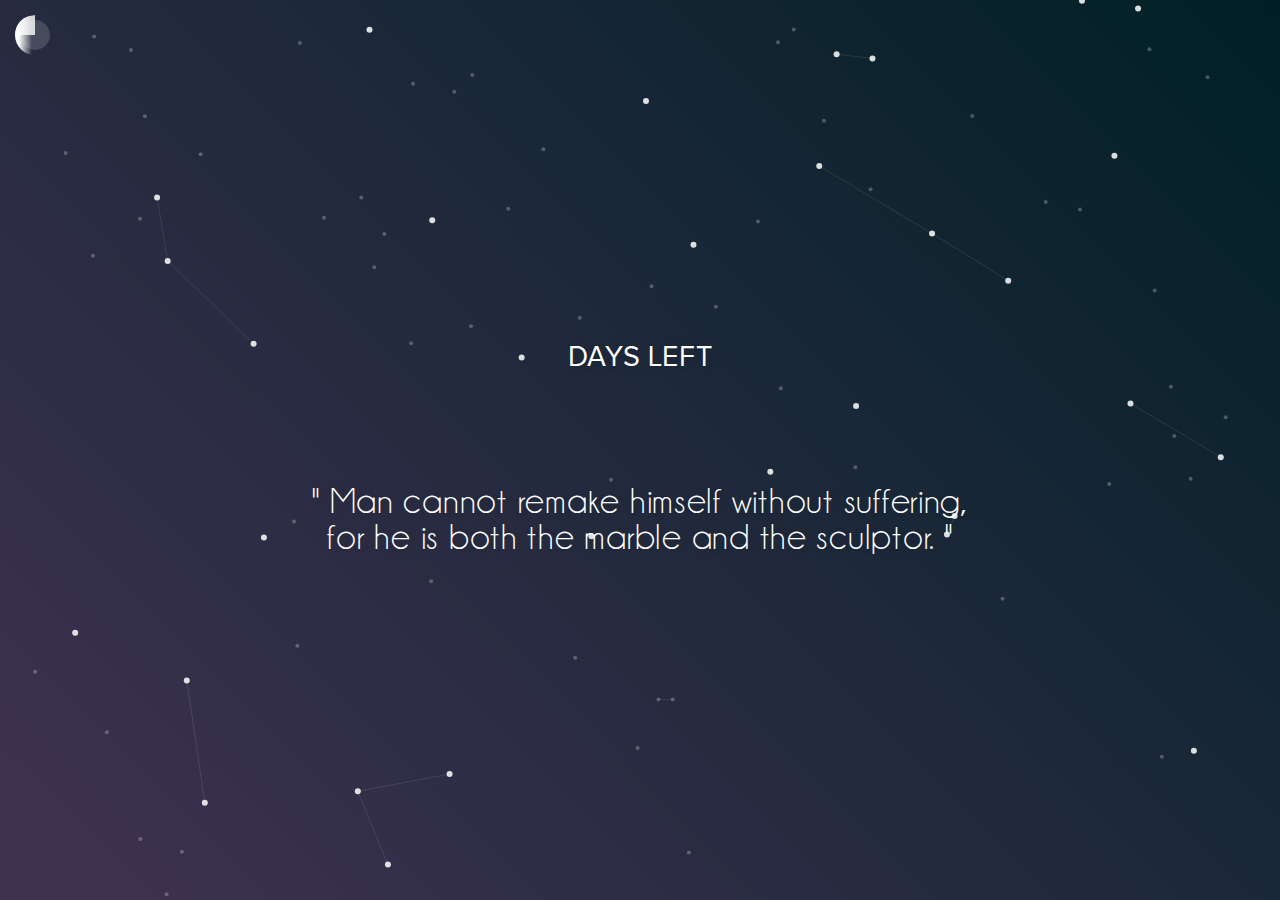
==== ipad/index.html @ e3b0410b "Test commit" ====
<html>
  <head>
    <title>The Countdown</title>
    <link rel="stylesheet" type="text/css" href="/reset.css">
    <link rel="stylesheet" type="text/css" href="/styles.css">

    <script src="/jquery-1.11.1.min.js"></script>
    <script src="/jquery.particleground.min.js"></script>
    <script src="/scripts.js"></script>
  </head>

  <body>
    <div id="particles-primary"></div>
    <div id="particles-secondary"></div>

    <div id="menu-button"></div>
    <div id="menu">
      <span id="all" class="menu-item">ALL</span>
      <span id="days" class="menu-item menu-item-selected">DAYS</span>
      <span id="hours" class="menu-item">HOURS</span>
      <span id="minutes" class="menu-item">MINUTES</span>
      <span id="seconds" class="menu-item">SECONDS</span>
    </div>

    <div id="main">
      <h1 id="value"></h1>
      <h2 id="unit"></h2>
      <p id="quote">" Man cannot remake himself without suffering,<br>
        for he is both the marble and the sculptor. "</p>
    </div>
  </body>
</html>
---- styles.css ----
@font-face {
  font-family: ob;
  src: url("ob.ttf") format("opentype");
}

@font-face {
  font-family: pnsb;
  src: url("pnsb.otf") format("opentype");
}

@font-face {
  font-family: pnr;
  src: url("pnr.otf") format("opentype");
}

@font-face {
  font-family: cl;
  src: url("cl.ttf") format("opentype");
}

html, body {
  width: 100%;
  height: 100%;
  color: rgba(255, 255, 255, 1.0);
}

body {
  /*background: #0090FF;*/
  background: #2c2d44;
  background-image: -moz-linear-gradient(45deg, #3f3251 2%, #002025 100%);
  background-image: -webkit-linear-gradient(45deg, #3f3251 2%, #002025 100%);
  background-image: linear-gradient(45deg, #3f3251 2%, #002025 100%);
}


#particles-primary {
  width: 100%;
  height: 100%;
  position: absolute;
}

#particles-secondary {
  width: 100%;
  height: 100%;
  position: absolute;
}

#main {
  display: flex;
  width: 100%;
  height: 100%;
  text-align: center;

  align-items: center;
  justify-content: center;
  flex-direction: column;
  
  text-shadow: 2px 2px 9px rgba(0, 0, 0, 0.12);
}

#value {
  font-family: ob;
}

.value-normal {
  font-size: 13em;
}

.value-expanded {
  font-size: 9em;
}

#unit {
  letter-spacing: 0.02em;
  font-size: 1.8em;
  font-family: pnr;
}

#quote {
  width: 100%;
  margin-top: 110px;
  margin-left: auto;
  margin-right: auto;
  font-size: 2.3em;
  font-family: cl;
  letter-spacing: 0.02em;
}

#menu-button {
  width: 40px;
  height: 40px;
  cursor: pointer;
  z-index: 10;
  position: absolute;
  overflow: hidden;
  font-size: 10px;
  text-indent: -9999em;
  margin-top: 15px;
  margin-left: 15px;
  border-radius: 50%;
  background: #FFF;
  background: -webkit-linear-gradient(left, #FFF 10%, rgba(255, 255, 255, 0) 42%);
  background: linear-gradient(to right, #FFF 10%, rgba(255, 255, 255, 0) 42%);
  -webkit-animation: load3 1.4s infinite linear;
          animation: load3 1.4s infinite linear;
  -webkit-transform: translateZ(0);
          transform: translateZ(0);
}

#menu-button:before {
  cursor: pointer;
  z-index: 10;
  width: 50%;
  height: 50%;
  background: rgba(255, 255, 255, 0.8);
  border-radius: 100% 0 0 0;
  position: absolute;
  top: 0;
  left: 0;
  content: '';
}

#menu-button:after {
  cursor: pointer;
  z-index: 10;
  background: rgba(255, 255, 255, 0.3);
  width: 75%;
  height: 75%;
  border-radius: 50%;
  content: '';
  margin: auto;
  position: absolute;
  top: 0;
  left: 0;
  bottom: 0;
  right: 0;
  opacity: 0.5;
}

@-webkit-keyframes load3 {
  0% {
    -webkit-transform: rotate(0deg);
            transform: rotate(0deg);
  }
  100% {
    -webkit-transform: rotate(360deg);
            transform: rotate(360deg);
  }
}
@keyframes load3 {
  0% {
    -webkit-transform: rotate(0deg);
            transform: rotate(0deg);
  }
  100% {
    -webkit-transform: rotate(360deg);
            transform: rotate(360deg);
  }
}

#menu {
  border-radius: 6px;
  margin-top: 70px;
  margin-left: 20px;
  position: absolute;
  height: 135px;
  background-color: rgba(255, 255, 255, 0.3);
  width: 103px;
  font-family: pnr;
  display: flex;
  align-items: center;
  justify-content: center;
  flex-direction: column;
  display: none;
  padding-top: 4px;
  z-index: 20;
}

.menu-item {
  display: block;
  text-align: center;
  padding-top: 5px;
  width: 100%;
  height: 25px;
  cursor: pointer;
  z-index: 20;
}

.menu-item:hover {
  background-color: rgba(255, 255, 255, 0.5);
}

.menu-item-selected {
  background-color: rgba(255, 255, 255, 0.5);
}
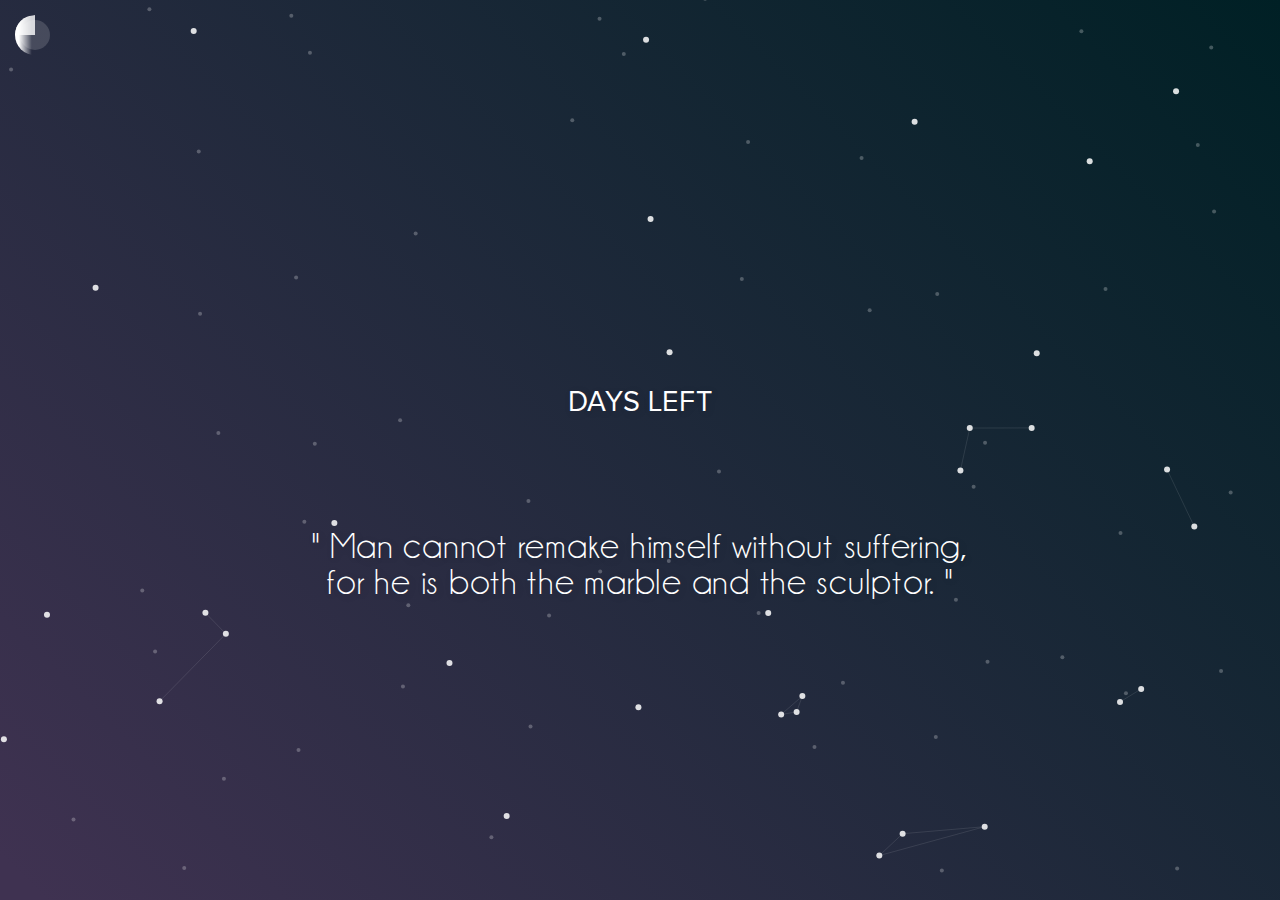
==== commit a4c68898: "Update test index.html" ====
--- a/ipad/index.html
+++ b/ipad/index.html
@@ -2,7 +2,7 @@
   <head>
     <title>The Countdown</title>
     <link rel="stylesheet" type="text/css" href="/reset.css">
-    <link rel="stylesheet" type="text/css" href="/styles.css">
+    <link rel="stylesheet" type="text/css" href="/ipad/styles.css">
 
     <script src="/jquery-1.11.1.min.js"></script>
     <script src="/jquery.particleground.min.js"></script>
--- a/ipad/styles.css
+++ b/ipad/styles.css
@@ -0,0 +1,198 @@
+@font-face {
+  font-family: ob;
+  src: url("/ob.ttf") format("opentype");
+}
+
+@font-face {
+  font-family: pnsb;
+  src: url("/pnsb.otf") format("opentype");
+}
+
+@font-face {
+  font-family: pnr;
+  src: url("/pnr.otf") format("opentype");
+}
+
+@font-face {
+  font-family: cl;
+  src: url("/cl.ttf") format("opentype");
+}
+
+html, body {
+  width: 100%;
+  height: 100%;
+  color: rgba(255, 255, 255, 1.0);
+}
+
+body {
+  /*background: #0090FF;*/
+  background: #2c2d44;
+  background-image: -moz-linear-gradient(45deg, #3f3251 2%, #002025 100%);
+  background-image: -webkit-linear-gradient(45deg, #3f3251 2%, #002025 100%);
+  background-image: linear-gradient(45deg, #3f3251 2%, #002025 100%);
+}
+
+
+#particles-primary {
+  width: 100%;
+  height: 100%;
+  position: absolute;
+}
+
+#particles-secondary {
+  width: 100%;
+  height: 100%;
+  position: absolute;
+}
+
+#main {
+  display: flex;
+  width: 100%;
+  height: 100%;
+  text-align: center;
+
+  align-items: center;
+  justify-content: center;
+  flex-direction: column;
+  
+  text-shadow: 2px 2px 9px rgba(0, 0, 0, 0.12);
+}
+
+#value {
+  font-family: ob;
+  
+  margin-top: 90px;
+}
+
+.value-normal {
+  font-size: 13em;
+}
+
+.value-expanded {
+  font-size: 9em;
+}
+
+#unit {
+  letter-spacing: 0.02em;
+  font-size: 1.8em;
+  font-family: pnr;
+}
+
+#quote {
+  width: 100%;
+  margin-top: 110px;
+  margin-left: auto;
+  margin-right: auto;
+  font-size: 2.3em;
+  font-family: cl;
+  letter-spacing: 0.02em;
+}
+
+#menu-button {
+  width: 40px;
+  height: 40px;
+  cursor: pointer;
+  z-index: 10;
+  position: absolute;
+  overflow: hidden;
+  font-size: 10px;
+  text-indent: -9999em;
+  margin-top: 15px;
+  margin-left: 15px;
+  border-radius: 50%;
+  background: #FFF;
+  background: -webkit-linear-gradient(left, #FFF 10%, rgba(255, 255, 255, 0) 42%);
+  background: linear-gradient(to right, #FFF 10%, rgba(255, 255, 255, 0) 42%);
+  -webkit-animation: load3 1.4s infinite linear;
+          animation: load3 1.4s infinite linear;
+  -webkit-transform: translateZ(0);
+          transform: translateZ(0);
+  visibility: invisible;
+}
+
+#menu-button:before {
+  cursor: pointer;
+  z-index: 10;
+  width: 50%;
+  height: 50%;
+  background: rgba(255, 255, 255, 0.8);
+  border-radius: 100% 0 0 0;
+  position: absolute;
+  top: 0;
+  left: 0;
+  content: '';
+}
+
+#menu-button:after {
+  cursor: pointer;
+  z-index: 10;
+  background: rgba(255, 255, 255, 0.3);
+  width: 75%;
+  height: 75%;
+  border-radius: 50%;
+  content: '';
+  margin: auto;
+  position: absolute;
+  top: 0;
+  left: 0;
+  bottom: 0;
+  right: 0;
+  opacity: 0.5;
+}
+
+@-webkit-keyframes load3 {
+  0% {
+    -webkit-transform: rotate(0deg);
+            transform: rotate(0deg);
+  }
+  100% {
+    -webkit-transform: rotate(360deg);
+            transform: rotate(360deg);
+  }
+}
+@keyframes load3 {
+  0% {
+    -webkit-transform: rotate(0deg);
+            transform: rotate(0deg);
+  }
+  100% {
+    -webkit-transform: rotate(360deg);
+            transform: rotate(360deg);
+  }
+}
+
+#menu {
+  border-radius: 6px;
+  margin-top: 70px;
+  margin-left: 20px;
+  position: absolute;
+  height: 135px;
+  background-color: rgba(255, 255, 255, 0.3);
+  width: 103px;
+  font-family: pnr;
+  display: flex;
+  align-items: center;
+  justify-content: center;
+  flex-direction: column;
+  display: none;
+  padding-top: 4px;
+  z-index: 20;
+}
+
+.menu-item {
+  display: block;
+  text-align: center;
+  padding-top: 5px;
+  width: 100%;
+  height: 25px;
+  cursor: pointer;
+  z-index: 20;
+}
+
+.menu-item:hover {
+  background-color: rgba(255, 255, 255, 0.5);
+}
+
+.menu-item-selected {
+  background-color: rgba(255, 255, 255, 0.5);
+}
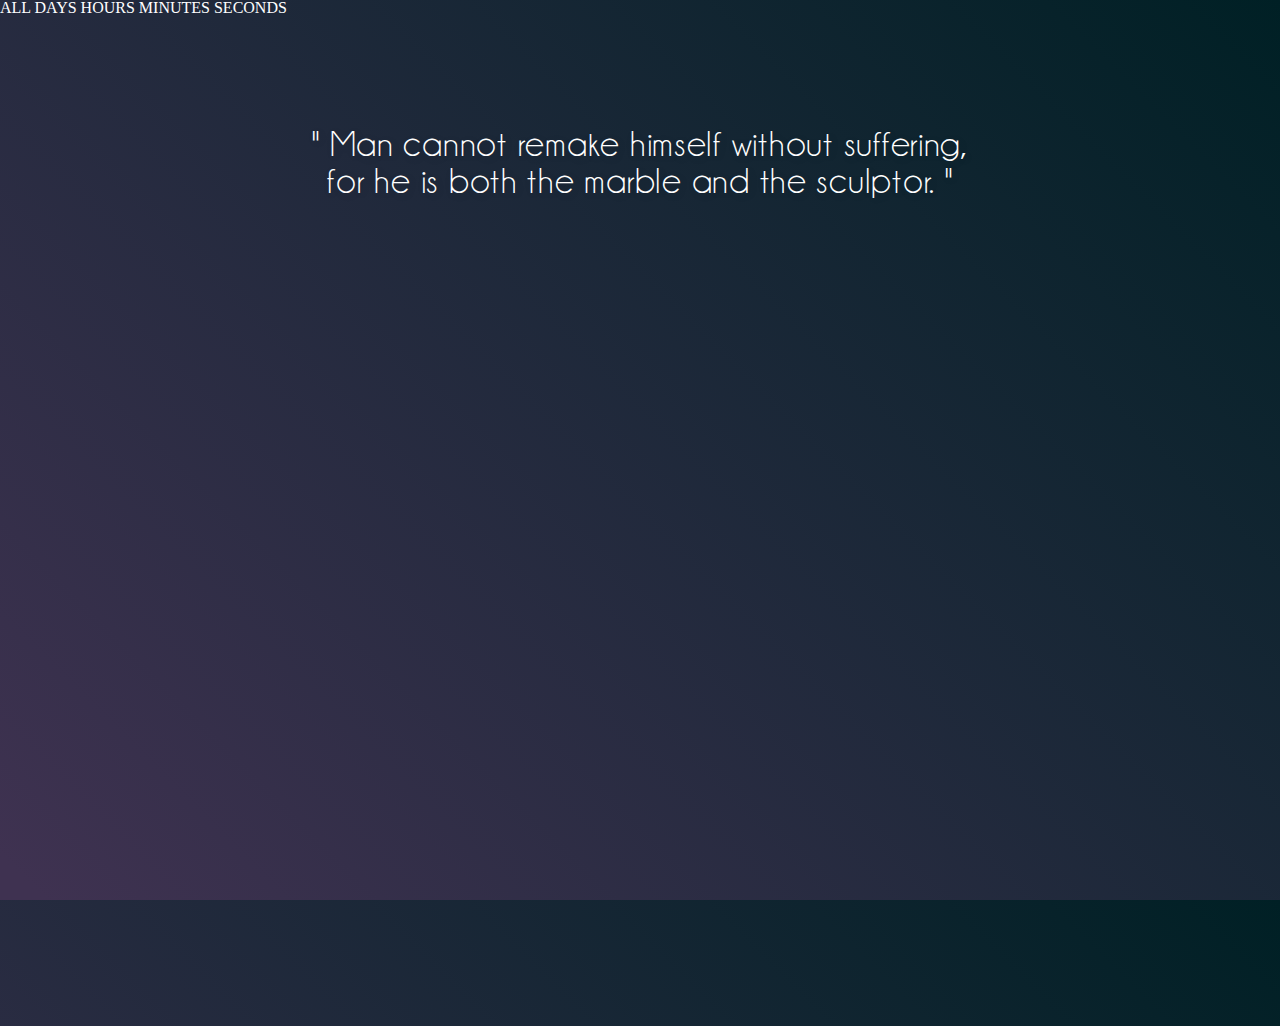
==== commit ba69f7bc: "Update index.html" ====
--- a/ipad/index.html
+++ b/ipad/index.html
@@ -6,7 +6,7 @@
 
     <script src="/jquery-1.11.1.min.js"></script>
     <script src="/jquery.particleground.min.js"></script>
-    <script src="/scripts.js"></script>
+    <script src="/ipad/scripts.js"></script>
   </head>
 
   <body>
--- a/ipad/styles.css
+++ b/ipad/styles.css
@@ -46,21 +46,14 @@
 }
 
 #main {
-  display: flex;
   width: 100%;
   height: 100%;
   text-align: center;
-
-  align-items: center;
-  justify-content: center;
-  flex-direction: column;
-  
   text-shadow: 2px 2px 9px rgba(0, 0, 0, 0.12);
 }
 
 #value {
   font-family: ob;
-  
   margin-top: 90px;
 }
 
@@ -88,111 +81,4 @@
   letter-spacing: 0.02em;
 }
 
-#menu-button {
-  width: 40px;
-  height: 40px;
-  cursor: pointer;
-  z-index: 10;
-  position: absolute;
-  overflow: hidden;
-  font-size: 10px;
-  text-indent: -9999em;
-  margin-top: 15px;
-  margin-left: 15px;
-  border-radius: 50%;
-  background: #FFF;
-  background: -webkit-linear-gradient(left, #FFF 10%, rgba(255, 255, 255, 0) 42%);
-  background: linear-gradient(to right, #FFF 10%, rgba(255, 255, 255, 0) 42%);
-  -webkit-animation: load3 1.4s infinite linear;
-          animation: load3 1.4s infinite linear;
-  -webkit-transform: translateZ(0);
-          transform: translateZ(0);
-  visibility: invisible;
-}
 
-#menu-button:before {
-  cursor: pointer;
-  z-index: 10;
-  width: 50%;
-  height: 50%;
-  background: rgba(255, 255, 255, 0.8);
-  border-radius: 100% 0 0 0;
-  position: absolute;
-  top: 0;
-  left: 0;
-  content: '';
-}
-
-#menu-button:after {
-  cursor: pointer;
-  z-index: 10;
-  background: rgba(255, 255, 255, 0.3);
-  width: 75%;
-  height: 75%;
-  border-radius: 50%;
-  content: '';
-  margin: auto;
-  position: absolute;
-  top: 0;
-  left: 0;
-  bottom: 0;
-  right: 0;
-  opacity: 0.5;
-}
-
-@-webkit-keyframes load3 {
-  0% {
-    -webkit-transform: rotate(0deg);
-            transform: rotate(0deg);
-  }
-  100% {
-    -webkit-transform: rotate(360deg);
-            transform: rotate(360deg);
-  }
-}
-@keyframes load3 {
-  0% {
-    -webkit-transform: rotate(0deg);
-            transform: rotate(0deg);
-  }
-  100% {
-    -webkit-transform: rotate(360deg);
-            transform: rotate(360deg);
-  }
-}
-
-#menu {
-  border-radius: 6px;
-  margin-top: 70px;
-  margin-left: 20px;
-  position: absolute;
-  height: 135px;
-  background-color: rgba(255, 255, 255, 0.3);
-  width: 103px;
-  font-family: pnr;
-  display: flex;
-  align-items: center;
-  justify-content: center;
-  flex-direction: column;
-  display: none;
-  padding-top: 4px;
-  z-index: 20;
-}
-
-.menu-item {
-  display: block;
-  text-align: center;
-  padding-top: 5px;
-  width: 100%;
-  height: 25px;
-  cursor: pointer;
-  z-index: 20;
-}
-
-.menu-item:hover {
-  background-color: rgba(255, 255, 255, 0.5);
-}
-
-.menu-item-selected {
-  background-color: rgba(255, 255, 255, 0.5);
-}
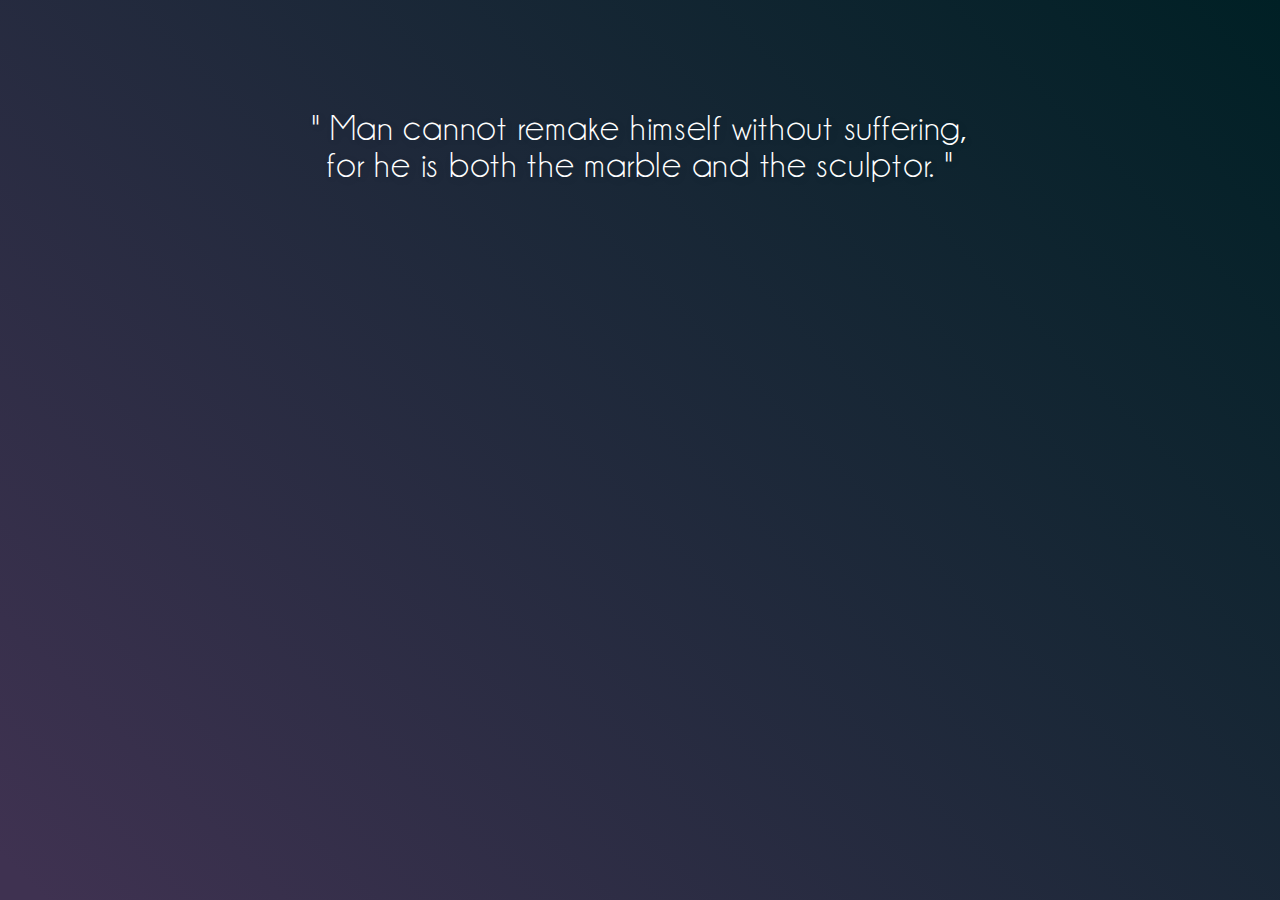
==== commit 143ff7d1: "Update index.html" ====
--- a/ipad/index.html
+++ b/ipad/index.html
@@ -13,6 +13,7 @@
     <div id="particles-primary"></div>
     <div id="particles-secondary"></div>
 
+<!--
     <div id="menu-button"></div>
     <div id="menu">
       <span id="all" class="menu-item">ALL</span>
@@ -21,6 +22,7 @@
       <span id="minutes" class="menu-item">MINUTES</span>
       <span id="seconds" class="menu-item">SECONDS</span>
     </div>
+-->
 
     <div id="main">
       <h1 id="value"></h1>
--- a/ipad/styles.css
+++ b/ipad/styles.css
@@ -50,6 +50,7 @@
   height: 100%;
   text-align: center;
   text-shadow: 2px 2px 9px rgba(0, 0, 0, 0.12);
+  position: absolute;
 }
 
 #value {
